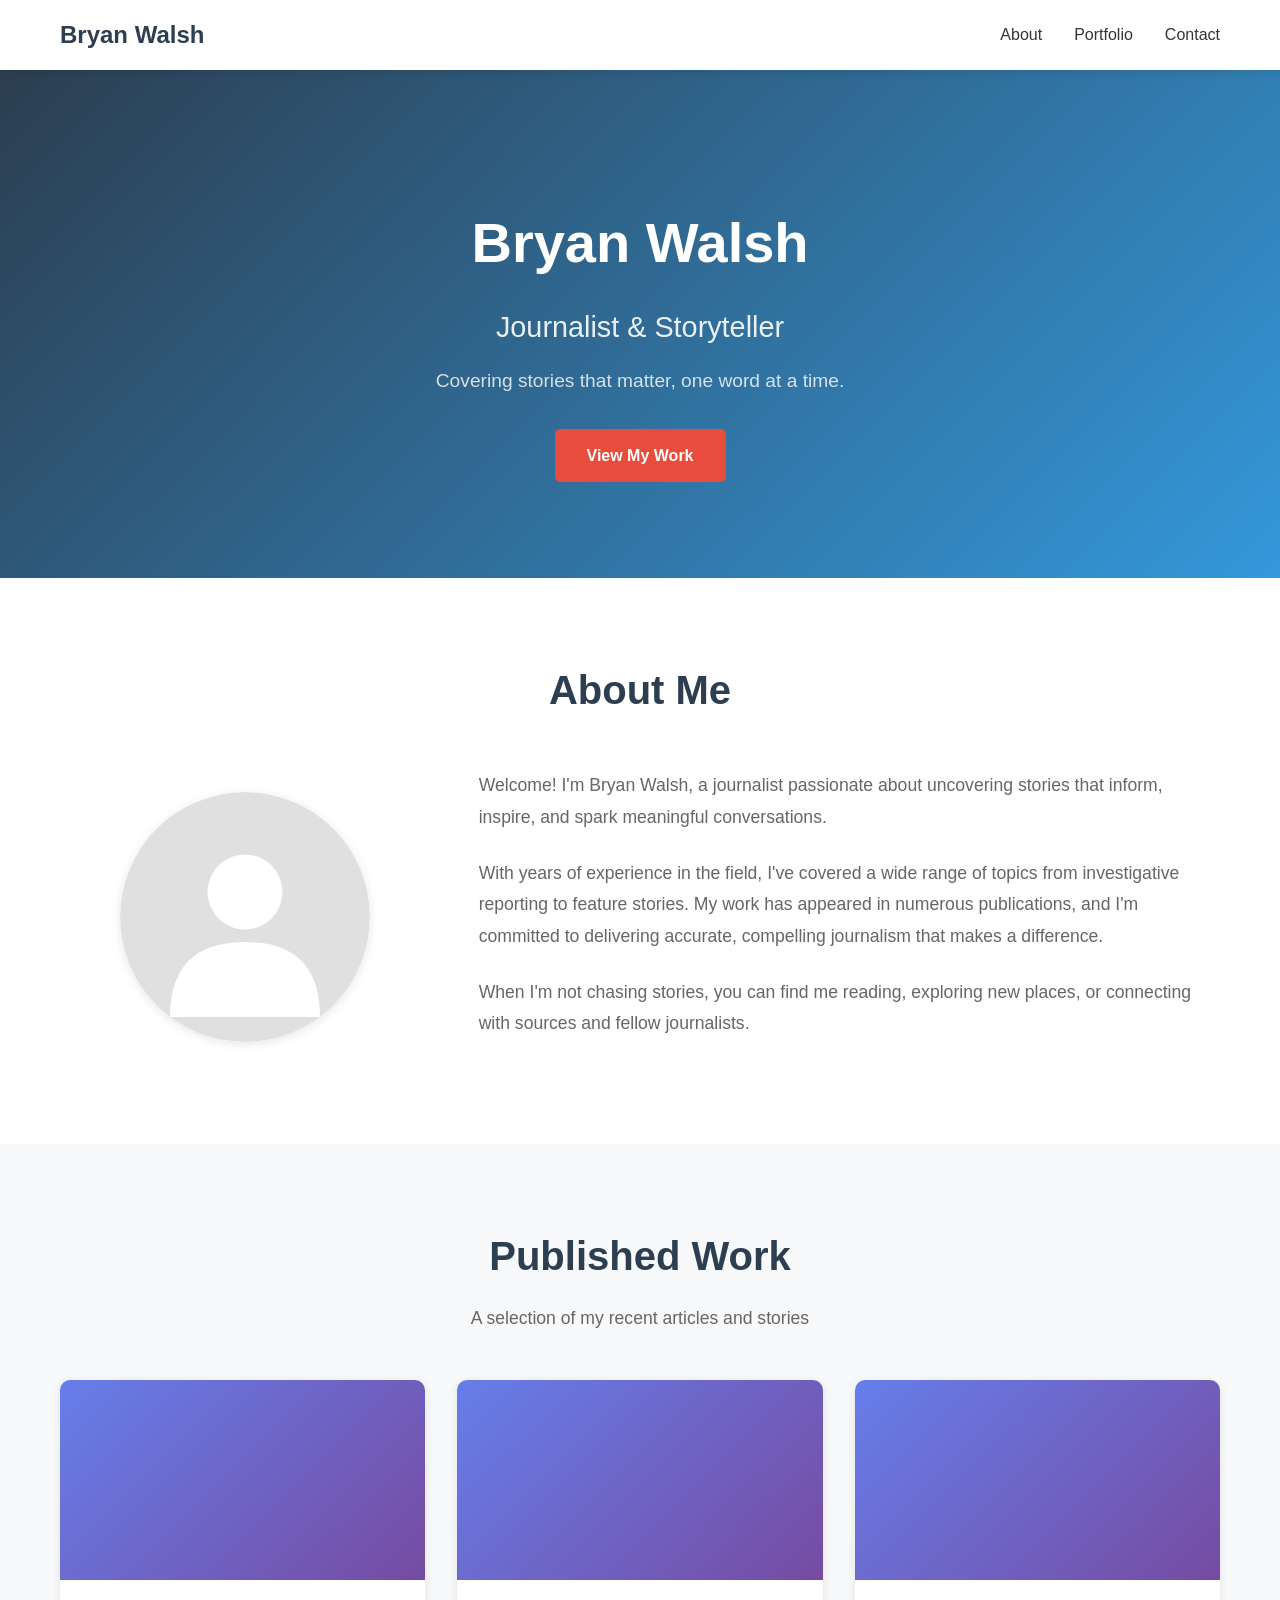
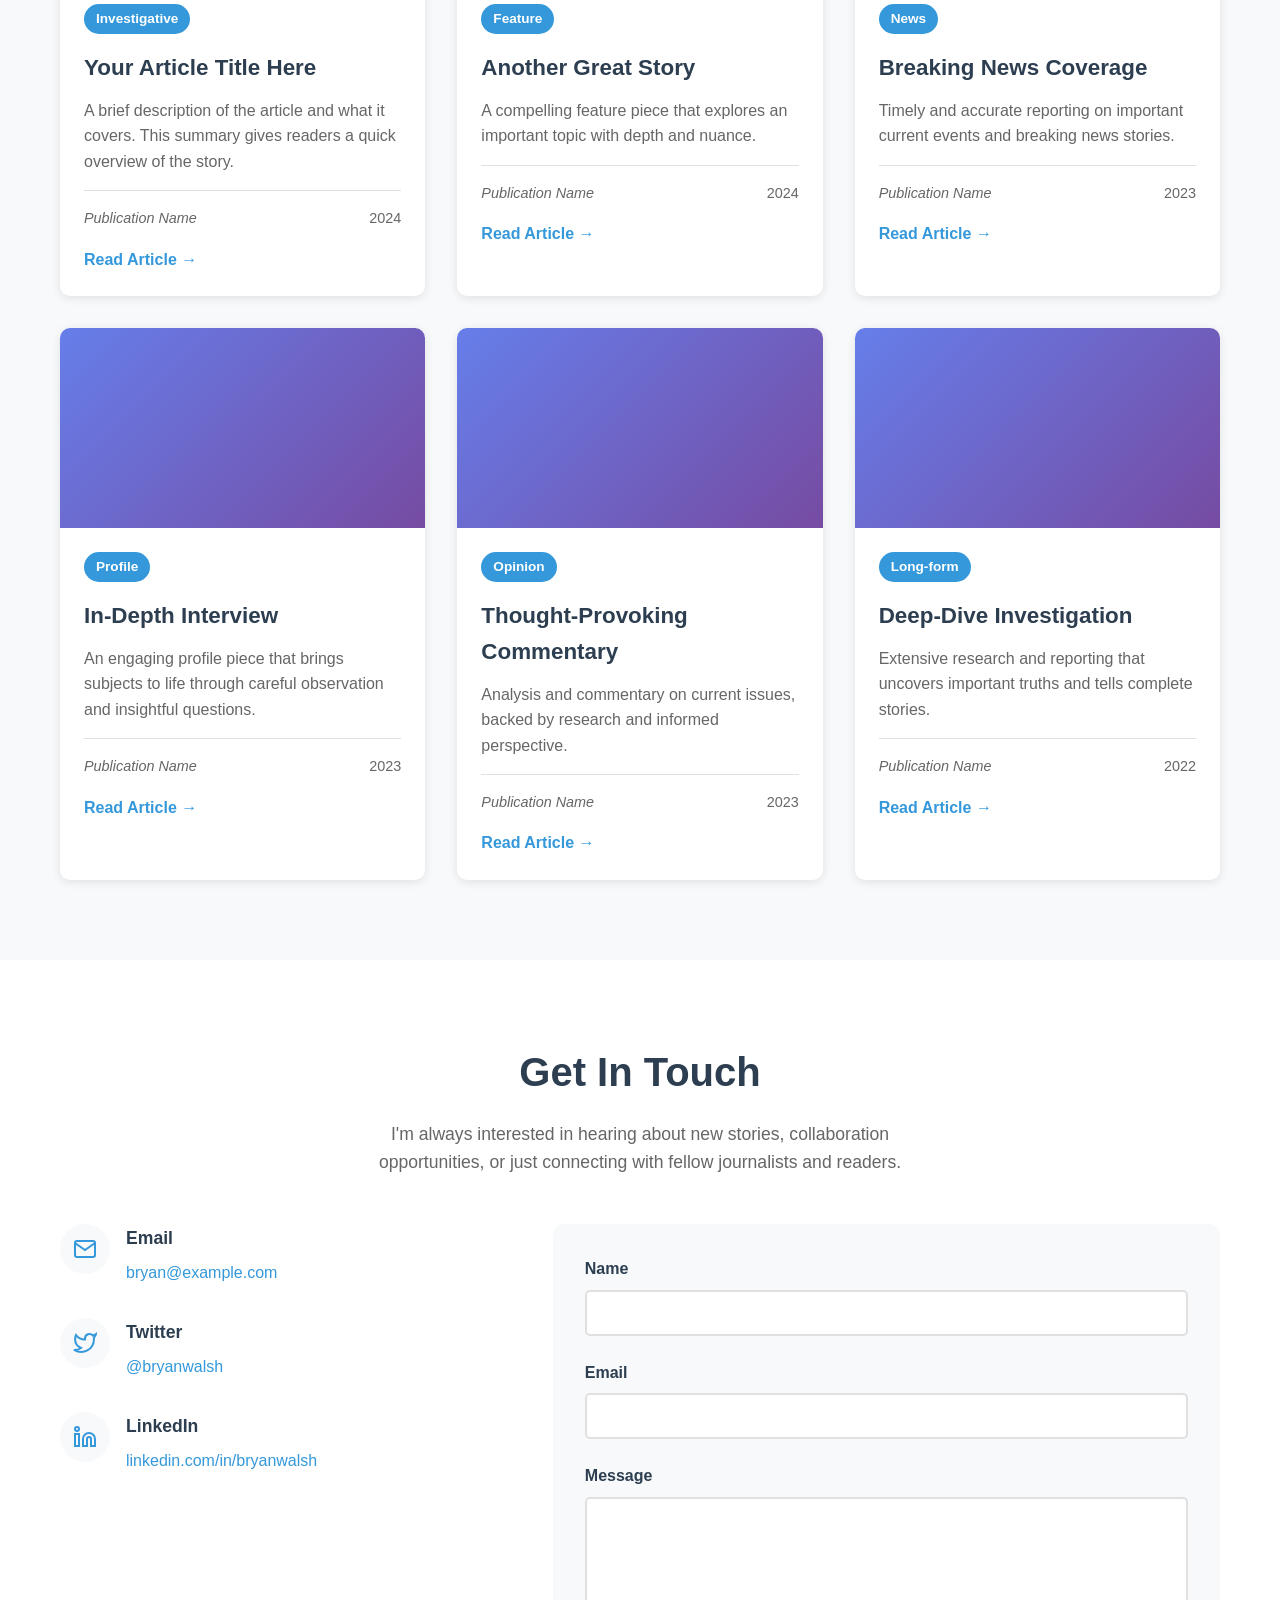
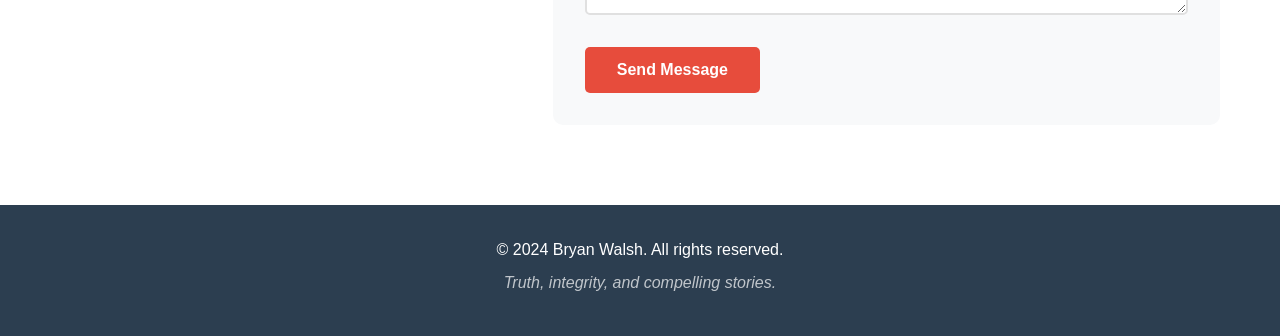
==== portfolio-standalone.html @ 0bea56b2 "Add standalone single-file version of portfolio website" ====
<!DOCTYPE html>
<html lang="en">
<head>
    <meta charset="UTF-8">
    <meta name="viewport" content="width=device-width, initial-scale=1.0">
    <meta name="description" content="Bryan Walsh - Journalist | Portfolio of published work and articles">
    <title>Bryan Walsh - Journalist</title>
    <style>
        /* CSS Reset and Base Styles */
        * {
            margin: 0;
            padding: 0;
            box-sizing: border-box;
        }

        :root {
            --primary-color: #2c3e50;
            --secondary-color: #3498db;
            --accent-color: #e74c3c;
            --text-color: #333;
            --text-light: #666;
            --bg-light: #f8f9fa;
            --bg-white: #ffffff;
            --border-color: #e0e0e0;
            --shadow: 0 2px 10px rgba(0, 0, 0, 0.1);
            --shadow-hover: 0 5px 20px rgba(0, 0, 0, 0.15);
            --transition: all 0.3s ease;
        }

        html {
            scroll-behavior: smooth;
        }

        body {
            font-family: -apple-system, BlinkMacSystemFont, 'Segoe UI', Roboto, 'Helvetica Neue', Arial, sans-serif;
            line-height: 1.6;
            color: var(--text-color);
            background-color: var(--bg-white);
        }

        .container {
            max-width: 1200px;
            margin: 0 auto;
            padding: 0 20px;
        }

        /* Navigation */
        .navbar {
            background-color: var(--bg-white);
            box-shadow: var(--shadow);
            position: sticky;
            top: 0;
            z-index: 1000;
            padding: 1rem 0;
        }

        .navbar .container {
            display: flex;
            justify-content: space-between;
            align-items: center;
        }

        .nav-brand {
            font-size: 1.5rem;
            font-weight: 700;
            color: var(--primary-color);
        }

        .nav-menu {
            display: flex;
            list-style: none;
            gap: 2rem;
        }

        .nav-link {
            text-decoration: none;
            color: var(--text-color);
            font-weight: 500;
            transition: var(--transition);
            position: relative;
        }

        .nav-link:hover {
            color: var(--secondary-color);
        }

        .nav-link::after {
            content: '';
            position: absolute;
            bottom: -5px;
            left: 0;
            width: 0;
            height: 2px;
            background-color: var(--secondary-color);
            transition: var(--transition);
        }

        .nav-link:hover::after {
            width: 100%;
        }

        .mobile-menu-toggle {
            display: none;
            flex-direction: column;
            background: none;
            border: none;
            cursor: pointer;
            padding: 5px;
        }

        .mobile-menu-toggle span {
            width: 25px;
            height: 3px;
            background-color: var(--primary-color);
            margin: 3px 0;
            transition: var(--transition);
        }

        /* Hero Section */
        .hero {
            background: linear-gradient(135deg, var(--primary-color) 0%, var(--secondary-color) 100%);
            color: white;
            padding: 8rem 0 6rem;
            text-align: center;
        }

        .hero-title {
            font-size: 3.5rem;
            font-weight: 700;
            margin-bottom: 1rem;
            animation: fadeInUp 0.8s ease;
        }

        .hero-subtitle {
            font-size: 1.8rem;
            margin-bottom: 1rem;
            opacity: 0.9;
            animation: fadeInUp 0.8s ease 0.2s backwards;
        }

        .hero-description {
            font-size: 1.2rem;
            margin-bottom: 2rem;
            opacity: 0.8;
            animation: fadeInUp 0.8s ease 0.4s backwards;
        }

        @keyframes fadeInUp {
            from {
                opacity: 0;
                transform: translateY(30px);
            }
            to {
                opacity: 1;
                transform: translateY(0);
            }
        }

        /* Buttons */
        .btn {
            display: inline-block;
            padding: 0.875rem 2rem;
            text-decoration: none;
            border-radius: 5px;
            font-weight: 600;
            transition: var(--transition);
            cursor: pointer;
            border: none;
            font-size: 1rem;
        }

        .btn-primary {
            background-color: var(--accent-color);
            color: white;
        }

        .btn-primary:hover {
            background-color: #c0392b;
            transform: translateY(-2px);
            box-shadow: 0 5px 15px rgba(231, 76, 60, 0.3);
        }

        /* Section Styles */
        section {
            padding: 5rem 0;
        }

        .section-title {
            font-size: 2.5rem;
            font-weight: 700;
            text-align: center;
            margin-bottom: 1rem;
            color: var(--primary-color);
        }

        .section-subtitle {
            text-align: center;
            color: var(--text-light);
            font-size: 1.1rem;
            margin-bottom: 3rem;
            max-width: 600px;
            margin-left: auto;
            margin-right: auto;
        }

        /* About Section */
        .about-section {
            background-color: var(--bg-white);
        }

        .about-content {
            display: grid;
            grid-template-columns: 1fr 2fr;
            gap: 3rem;
            align-items: center;
            margin-top: 3rem;
        }

        .about-image {
            text-align: center;
        }

        .placeholder-image {
            width: 250px;
            height: 250px;
            margin: 0 auto;
            border-radius: 50%;
            overflow: hidden;
            box-shadow: var(--shadow);
        }

        .placeholder-image svg {
            width: 100%;
            height: 100%;
        }

        .about-text p {
            margin-bottom: 1.5rem;
            font-size: 1.1rem;
            line-height: 1.8;
            color: var(--text-light);
        }

        /* Portfolio Section */
        .portfolio-section {
            background-color: var(--bg-light);
        }

        .portfolio-grid {
            display: grid;
            grid-template-columns: repeat(auto-fill, minmax(350px, 1fr));
            gap: 2rem;
            margin-top: 3rem;
        }

        .portfolio-card {
            background-color: var(--bg-white);
            border-radius: 10px;
            overflow: hidden;
            box-shadow: var(--shadow);
            transition: var(--transition);
        }

        .portfolio-card:hover {
            transform: translateY(-5px);
            box-shadow: var(--shadow-hover);
        }

        .card-image {
            width: 100%;
            height: 200px;
            overflow: hidden;
        }

        .placeholder-article-image {
            width: 100%;
            height: 100%;
            background: linear-gradient(135deg, #667eea 0%, #764ba2 100%);
        }

        .card-content {
            padding: 1.5rem;
        }

        .card-category {
            display: inline-block;
            background-color: var(--secondary-color);
            color: white;
            padding: 0.25rem 0.75rem;
            border-radius: 20px;
            font-size: 0.85rem;
            font-weight: 600;
            margin-bottom: 1rem;
        }

        .card-title {
            font-size: 1.4rem;
            font-weight: 700;
            margin-bottom: 0.75rem;
            color: var(--primary-color);
        }

        .card-description {
            color: var(--text-light);
            margin-bottom: 1rem;
            line-height: 1.6;
        }

        .card-meta {
            display: flex;
            justify-content: space-between;
            align-items: center;
            margin-bottom: 1rem;
            padding-top: 1rem;
            border-top: 1px solid var(--border-color);
            font-size: 0.9rem;
            color: var(--text-light);
        }

        .card-publication {
            font-style: italic;
        }

        .card-link {
            display: inline-block;
            color: var(--secondary-color);
            text-decoration: none;
            font-weight: 600;
            transition: var(--transition);
        }

        .card-link:hover {
            color: var(--accent-color);
            transform: translateX(5px);
        }

        /* Contact Section */
        .contact-section {
            background-color: var(--bg-white);
        }

        .contact-content {
            display: grid;
            grid-template-columns: 1fr 1.5fr;
            gap: 3rem;
            margin-top: 3rem;
        }

        .contact-info {
            display: flex;
            flex-direction: column;
            gap: 2rem;
        }

        .contact-item {
            display: flex;
            gap: 1rem;
            align-items: flex-start;
        }

        .contact-icon {
            width: 50px;
            height: 50px;
            background-color: var(--bg-light);
            border-radius: 50%;
            display: flex;
            align-items: center;
            justify-content: center;
            color: var(--secondary-color);
            flex-shrink: 0;
        }

        .contact-details h3 {
            font-size: 1.1rem;
            margin-bottom: 0.5rem;
            color: var(--primary-color);
        }

        .contact-details a {
            color: var(--secondary-color);
            text-decoration: none;
            transition: var(--transition);
        }

        .contact-details a:hover {
            color: var(--accent-color);
        }

        /* Contact Form */
        .contact-form {
            background-color: var(--bg-light);
            padding: 2rem;
            border-radius: 10px;
        }

        .form-group {
            margin-bottom: 1.5rem;
        }

        .form-group label {
            display: block;
            margin-bottom: 0.5rem;
            font-weight: 600;
            color: var(--primary-color);
        }

        .form-group input,
        .form-group textarea {
            width: 100%;
            padding: 0.75rem;
            border: 2px solid var(--border-color);
            border-radius: 5px;
            font-family: inherit;
            font-size: 1rem;
            transition: var(--transition);
        }

        .form-group input:focus,
        .form-group textarea:focus {
            outline: none;
            border-color: var(--secondary-color);
        }

        .form-group textarea {
            resize: vertical;
        }

        /* Footer */
        .footer {
            background-color: var(--primary-color);
            color: white;
            text-align: center;
            padding: 2rem 0;
        }

        .footer p {
            margin-bottom: 0.5rem;
        }

        .footer-tagline {
            opacity: 0.7;
            font-style: italic;
        }

        /* Responsive Design */
        @media (max-width: 768px) {
            .nav-menu {
                display: none;
                flex-direction: column;
                position: absolute;
                top: 100%;
                left: 0;
                right: 0;
                background-color: var(--bg-white);
                box-shadow: var(--shadow);
                padding: 1rem;
                gap: 1rem;
            }

            .nav-menu.active {
                display: flex;
            }

            .mobile-menu-toggle {
                display: flex;
            }

            .hero-title {
                font-size: 2.5rem;
            }

            .hero-subtitle {
                font-size: 1.4rem;
            }

            .hero-description {
                font-size: 1rem;
            }

            .about-content {
                grid-template-columns: 1fr;
                text-align: center;
            }

            .portfolio-grid {
                grid-template-columns: 1fr;
            }

            .contact-content {
                grid-template-columns: 1fr;
            }

            section {
                padding: 3rem 0;
            }

            .section-title {
                font-size: 2rem;
            }
        }

        @media (max-width: 480px) {
            .hero {
                padding: 5rem 0 3rem;
            }

            .hero-title {
                font-size: 2rem;
            }

            .hero-subtitle {
                font-size: 1.2rem;
            }

            .section-title {
                font-size: 1.75rem;
            }

            .portfolio-grid {
                grid-template-columns: 1fr;
                gap: 1.5rem;
            }
        }
    </style>
</head>
<body>
    <!-- Navigation -->
    <nav class="navbar">
        <div class="container">
            <div class="nav-brand">Bryan Walsh</div>
            <ul class="nav-menu">
                <li><a href="#about" class="nav-link">About</a></li>
                <li><a href="#portfolio" class="nav-link">Portfolio</a></li>
                <li><a href="#contact" class="nav-link">Contact</a></li>
            </ul>
            <button class="mobile-menu-toggle" aria-label="Toggle menu">
                <span></span>
                <span></span>
                <span></span>
            </button>
        </div>
    </nav>

    <!-- Hero Section -->
    <header class="hero">
        <div class="container">
            <div class="hero-content">
                <h1 class="hero-title">Bryan Walsh</h1>
                <p class="hero-subtitle">Journalist & Storyteller</p>
                <p class="hero-description">Covering stories that matter, one word at a time.</p>
                <a href="#portfolio" class="btn btn-primary">View My Work</a>
            </div>
        </div>
    </header>

    <!-- About Section -->
    <section id="about" class="about-section">
        <div class="container">
            <h2 class="section-title">About Me</h2>
            <div class="about-content">
                <div class="about-image">
                    <div class="placeholder-image">
                        <svg width="200" height="200" viewBox="0 0 200 200" fill="none" xmlns="http://www.w3.org/2000/svg">
                            <circle cx="100" cy="100" r="100" fill="#e0e0e0"/>
                            <circle cx="100" cy="80" r="30" fill="#fff"/>
                            <path d="M40 180 Q40 120 100 120 Q160 120 160 180" fill="#fff"/>
                        </svg>
                    </div>
                </div>
                <div class="about-text">
                    <p>Welcome! I'm Bryan Walsh, a journalist passionate about uncovering stories that inform, inspire, and spark meaningful conversations.</p>
                    <p>With years of experience in the field, I've covered a wide range of topics from investigative reporting to feature stories. My work has appeared in numerous publications, and I'm committed to delivering accurate, compelling journalism that makes a difference.</p>
                    <p>When I'm not chasing stories, you can find me reading, exploring new places, or connecting with sources and fellow journalists.</p>
                </div>
            </div>
        </div>
    </section>

    <!-- Portfolio Section -->
    <section id="portfolio" class="portfolio-section">
        <div class="container">
            <h2 class="section-title">Published Work</h2>
            <p class="section-subtitle">A selection of my recent articles and stories</p>

            <div class="portfolio-grid">
                <!-- Article 1 -->
                <article class="portfolio-card">
                    <div class="card-image">
                        <div class="placeholder-article-image"></div>
                    </div>
                    <div class="card-content">
                        <span class="card-category">Investigative</span>
                        <h3 class="card-title">Your Article Title Here</h3>
                        <p class="card-description">A brief description of the article and what it covers. This summary gives readers a quick overview of the story.</p>
                        <div class="card-meta">
                            <span class="card-publication">Publication Name</span>
                            <span class="card-date">2024</span>
                        </div>
                        <a href="#" class="card-link">Read Article →</a>
                    </div>
                </article>

                <!-- Article 2 -->
                <article class="portfolio-card">
                    <div class="card-image">
                        <div class="placeholder-article-image"></div>
                    </div>
                    <div class="card-content">
                        <span class="card-category">Feature</span>
                        <h3 class="card-title">Another Great Story</h3>
                        <p class="card-description">A compelling feature piece that explores an important topic with depth and nuance.</p>
                        <div class="card-meta">
                            <span class="card-publication">Publication Name</span>
                            <span class="card-date">2024</span>
                        </div>
                        <a href="#" class="card-link">Read Article →</a>
                    </div>
                </article>

                <!-- Article 3 -->
                <article class="portfolio-card">
                    <div class="card-image">
                        <div class="placeholder-article-image"></div>
                    </div>
                    <div class="card-content">
                        <span class="card-category">News</span>
                        <h3 class="card-title">Breaking News Coverage</h3>
                        <p class="card-description">Timely and accurate reporting on important current events and breaking news stories.</p>
                        <div class="card-meta">
                            <span class="card-publication">Publication Name</span>
                            <span class="card-date">2023</span>
                        </div>
                        <a href="#" class="card-link">Read Article →</a>
                    </div>
                </article>

                <!-- Article 4 -->
                <article class="portfolio-card">
                    <div class="card-image">
                        <div class="placeholder-article-image"></div>
                    </div>
                    <div class="card-content">
                        <span class="card-category">Profile</span>
                        <h3 class="card-title">In-Depth Interview</h3>
                        <p class="card-description">An engaging profile piece that brings subjects to life through careful observation and insightful questions.</p>
                        <div class="card-meta">
                            <span class="card-publication">Publication Name</span>
                            <span class="card-date">2023</span>
                        </div>
                        <a href="#" class="card-link">Read Article →</a>
                    </div>
                </article>

                <!-- Article 5 -->
                <article class="portfolio-card">
                    <div class="card-image">
                        <div class="placeholder-article-image"></div>
                    </div>
                    <div class="card-content">
                        <span class="card-category">Opinion</span>
                        <h3 class="card-title">Thought-Provoking Commentary</h3>
                        <p class="card-description">Analysis and commentary on current issues, backed by research and informed perspective.</p>
                        <div class="card-meta">
                            <span class="card-publication">Publication Name</span>
                            <span class="card-date">2023</span>
                        </div>
                        <a href="#" class="card-link">Read Article →</a>
                    </div>
                </article>

                <!-- Article 6 -->
                <article class="portfolio-card">
                    <div class="card-image">
                        <div class="placeholder-article-image"></div>
                    </div>
                    <div class="card-content">
                        <span class="card-category">Long-form</span>
                        <h3 class="card-title">Deep-Dive Investigation</h3>
                        <p class="card-description">Extensive research and reporting that uncovers important truths and tells complete stories.</p>
                        <div class="card-meta">
                            <span class="card-publication">Publication Name</span>
                            <span class="card-date">2022</span>
                        </div>
                        <a href="#" class="card-link">Read Article →</a>
                    </div>
                </article>
            </div>
        </div>
    </section>

    <!-- Contact Section -->
    <section id="contact" class="contact-section">
        <div class="container">
            <h2 class="section-title">Get In Touch</h2>
            <p class="section-subtitle">I'm always interested in hearing about new stories, collaboration opportunities, or just connecting with fellow journalists and readers.</p>

            <div class="contact-content">
                <div class="contact-info">
                    <div class="contact-item">
                        <div class="contact-icon">
                            <svg width="24" height="24" viewBox="0 0 24 24" fill="none" stroke="currentColor" stroke-width="2">
                                <path d="M4 4h16c1.1 0 2 .9 2 2v12c0 1.1-.9 2-2 2H4c-1.1 0-2-.9-2-2V6c0-1.1.9-2 2-2z"></path>
                                <polyline points="22,6 12,13 2,6"></polyline>
                            </svg>
                        </div>
                        <div class="contact-details">
                            <h3>Email</h3>
                            <a href="mailto:bryan@example.com">bryan@example.com</a>
                        </div>
                    </div>

                    <div class="contact-item">
                        <div class="contact-icon">
                            <svg width="24" height="24" viewBox="0 0 24 24" fill="none" stroke="currentColor" stroke-width="2">
                                <path d="M23 3a10.9 10.9 0 01-3.14 1.53 4.48 4.48 0 00-7.86 3v1A10.66 10.66 0 013 4s-4 9 5 13a11.64 11.64 0 01-7 2c9 5 20 0 20-11.5a4.5 4.5 0 00-.08-.83A7.72 7.72 0 0023 3z"></path>
                            </svg>
                        </div>
                        <div class="contact-details">
                            <h3>Twitter</h3>
                            <a href="https://twitter.com/bryanwalsh" target="_blank" rel="noopener">@bryanwalsh</a>
                        </div>
                    </div>

                    <div class="contact-item">
                        <div class="contact-icon">
                            <svg width="24" height="24" viewBox="0 0 24 24" fill="none" stroke="currentColor" stroke-width="2">
                                <path d="M16 8a6 6 0 016 6v7h-4v-7a2 2 0 00-2-2 2 2 0 00-2 2v7h-4v-7a6 6 0 016-6zM2 9h4v12H2z"></path>
                                <circle cx="4" cy="4" r="2"></circle>
                            </svg>
                        </div>
                        <div class="contact-details">
                            <h3>LinkedIn</h3>
                            <a href="https://linkedin.com/in/bryanwalsh" target="_blank" rel="noopener">linkedin.com/in/bryanwalsh</a>
                        </div>
                    </div>
                </div>

                <form class="contact-form">
                    <div class="form-group">
                        <label for="name">Name</label>
                        <input type="text" id="name" name="name" required>
                    </div>
                    <div class="form-group">
                        <label for="email">Email</label>
                        <input type="email" id="email" name="email" required>
                    </div>
                    <div class="form-group">
                        <label for="message">Message</label>
                        <textarea id="message" name="message" rows="5" required></textarea>
                    </div>
                    <button type="submit" class="btn btn-primary">Send Message</button>
                </form>
            </div>
        </div>
    </section>

    <!-- Footer -->
    <footer class="footer">
        <div class="container">
            <p>&copy; 2024 Bryan Walsh. All rights reserved.</p>
            <p class="footer-tagline">Truth, integrity, and compelling stories.</p>
        </div>
    </footer>

    <script>
        // Mobile Menu Toggle
        const mobileMenuToggle = document.querySelector('.mobile-menu-toggle');
        const navMenu = document.querySelector('.nav-menu');

        mobileMenuToggle.addEventListener('click', () => {
            navMenu.classList.toggle('active');
            mobileMenuToggle.classList.toggle('active');
        });

        // Close mobile menu when clicking on a link
        const navLinks = document.querySelectorAll('.nav-link');
        navLinks.forEach(link => {
            link.addEventListener('click', () => {
                navMenu.classList.remove('active');
                mobileMenuToggle.classList.remove('active');
            });
        });

        // Smooth scroll with offset for sticky navbar
        document.querySelectorAll('a[href^="#"]').forEach(anchor => {
            anchor.addEventListener('click', function (e) {
                e.preventDefault();
                const target = document.querySelector(this.getAttribute('href'));
                if (target) {
                    const offsetTop = target.offsetTop - 80;
                    window.scrollTo({
                        top: offsetTop,
                        behavior: 'smooth'
                    });
                }
            });
        });

        // Add active class to nav links on scroll
        const sections = document.querySelectorAll('section');
        const navLinksForActive = document.querySelectorAll('.nav-link');

        window.addEventListener('scroll', () => {
            let current = '';
            sections.forEach(section => {
                const sectionTop = section.offsetTop;
                const sectionHeight = section.clientHeight;
                if (pageYOffset >= (sectionTop - 100)) {
                    current = section.getAttribute('id');
                }
            });

            navLinksForActive.forEach(link => {
                link.classList.remove('active');
                if (link.getAttribute('href') === `#${current}`) {
                    link.classList.add('active');
                }
            });
        });

        // Form submission
        const contactForm = document.querySelector('.contact-form');
        contactForm.addEventListener('submit', (e) => {
            e.preventDefault();

            const formData = new FormData(contactForm);
            const name = formData.get('name');
            const email = formData.get('email');
            const message = formData.get('message');

            alert(`Thank you for your message, ${name}! I'll get back to you soon at ${email}.`);
            contactForm.reset();
        });

        // Add animation on scroll for portfolio cards
        const observerOptions = {
            threshold: 0.1,
            rootMargin: '0px 0px -50px 0px'
        };

        const observer = new IntersectionObserver((entries) => {
            entries.forEach(entry => {
                if (entry.isIntersecting) {
                    entry.target.style.opacity = '1';
                    entry.target.style.transform = 'translateY(0)';
                }
            });
        }, observerOptions);

        // Observe portfolio cards
        const portfolioCards = document.querySelectorAll('.portfolio-card');
        portfolioCards.forEach((card, index) => {
            card.style.opacity = '0';
            card.style.transform = 'translateY(30px)';
            card.style.transition = `opacity 0.6s ease ${index * 0.1}s, transform 0.6s ease ${index * 0.1}s`;
            observer.observe(card);
        });

        // Add navbar background on scroll
        const navbar = document.querySelector('.navbar');
        window.addEventListener('scroll', () => {
            if (window.scrollY > 100) {
                navbar.style.boxShadow = '0 2px 20px rgba(0, 0, 0, 0.1)';
            } else {
                navbar.style.boxShadow = '0 2px 10px rgba(0, 0, 0, 0.1)';
            }
        });
    </script>
</body>
</html>
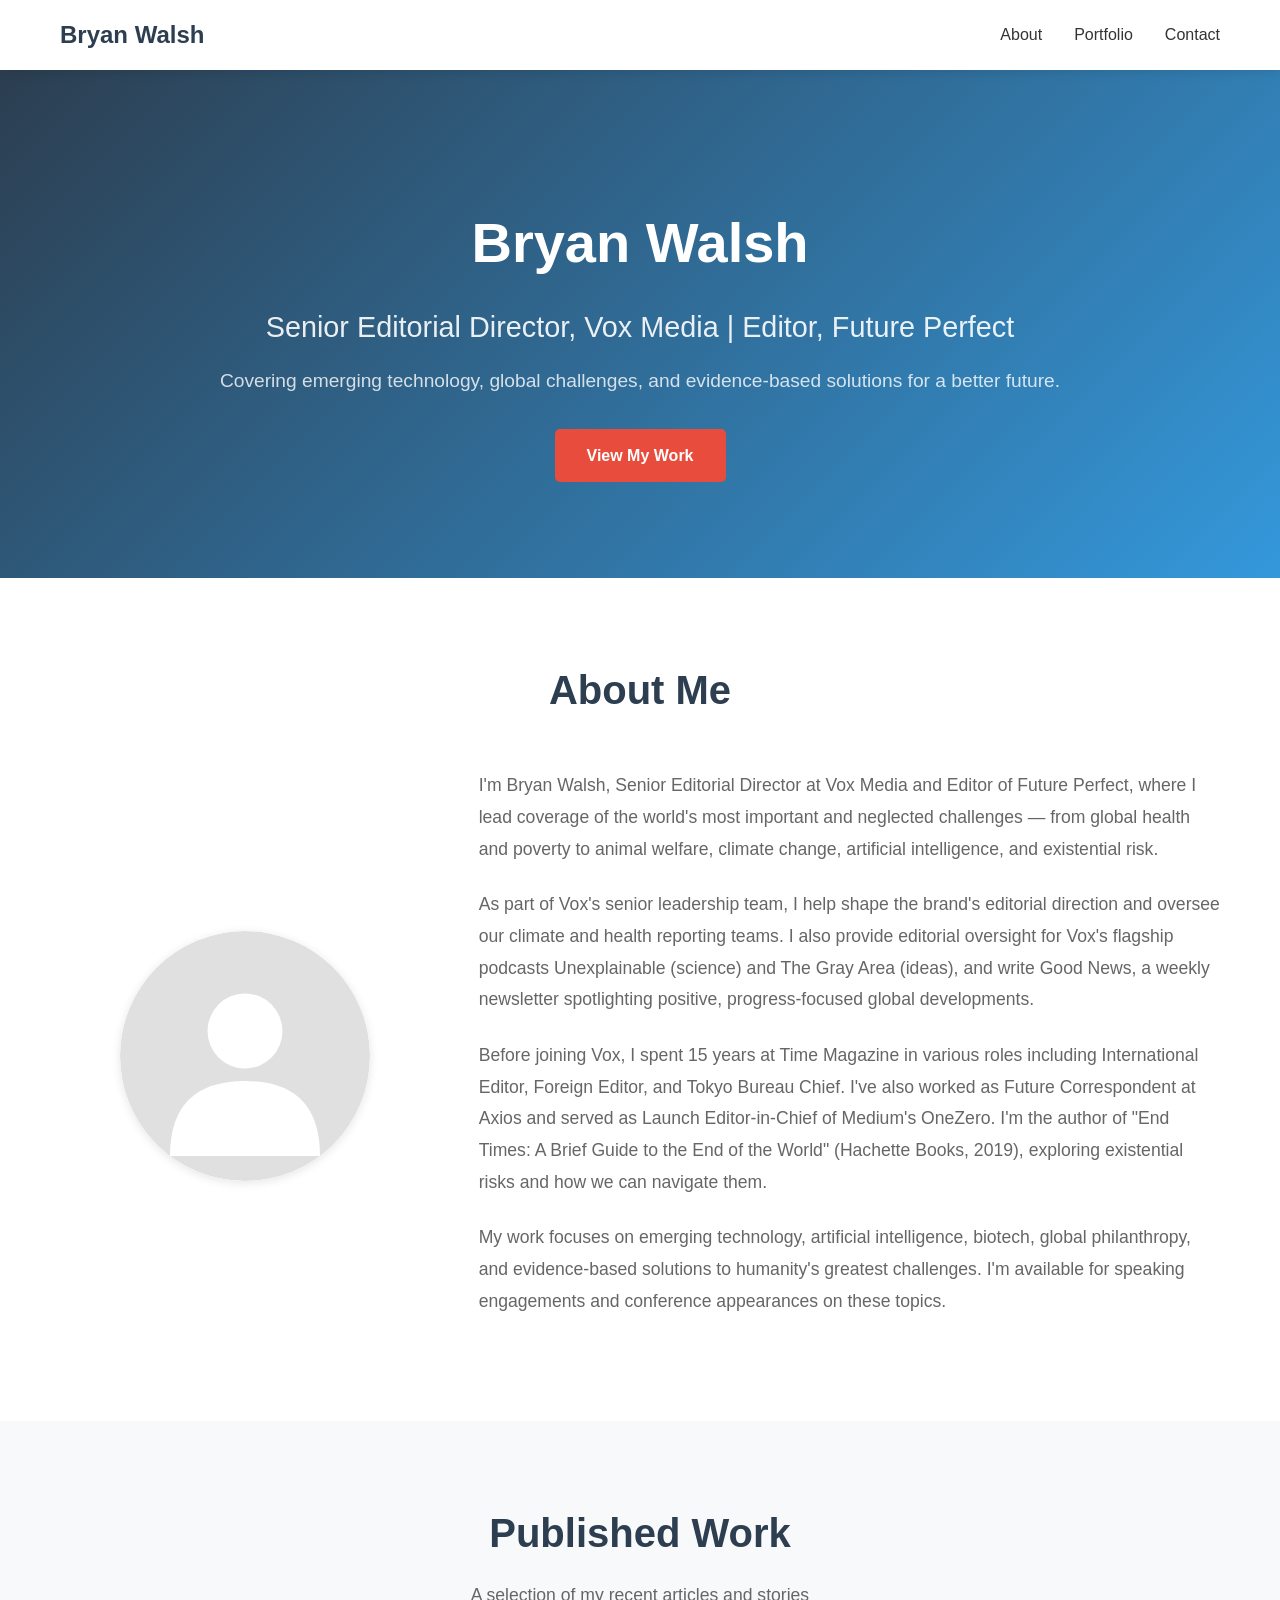
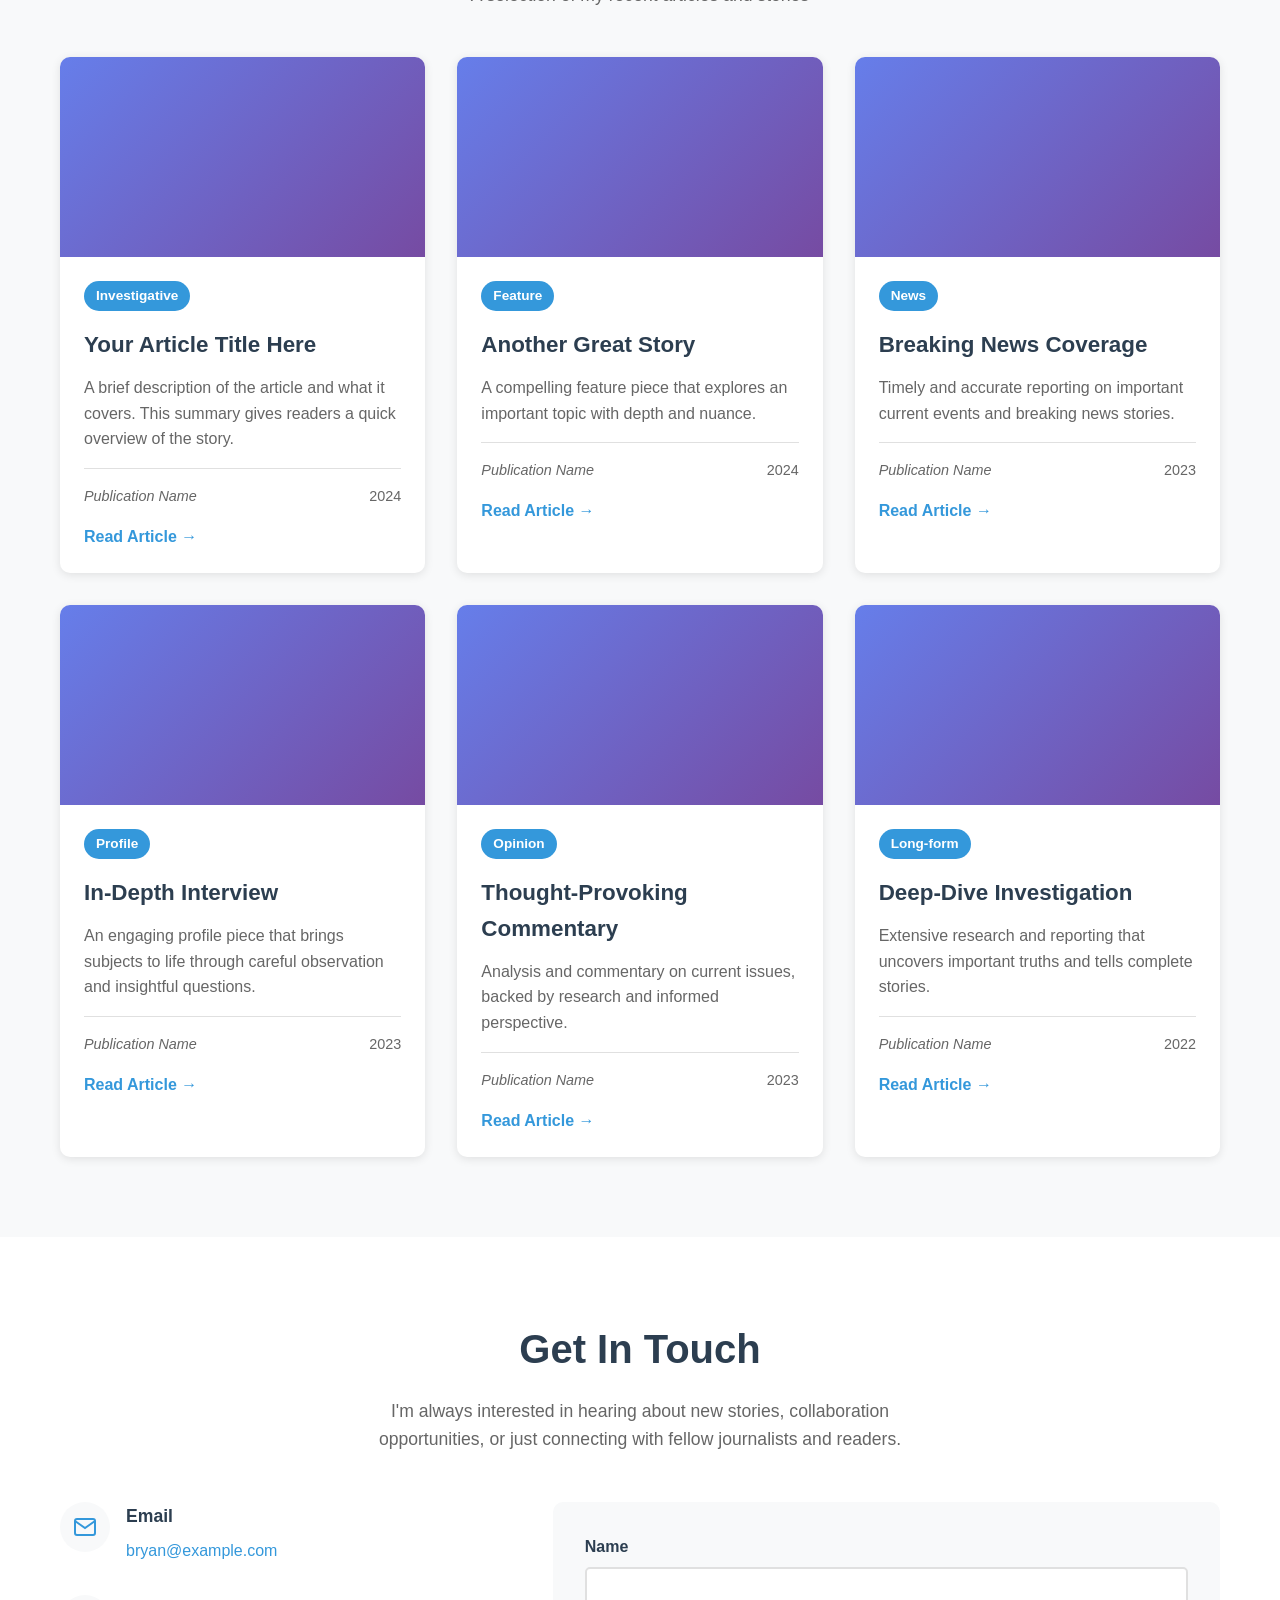
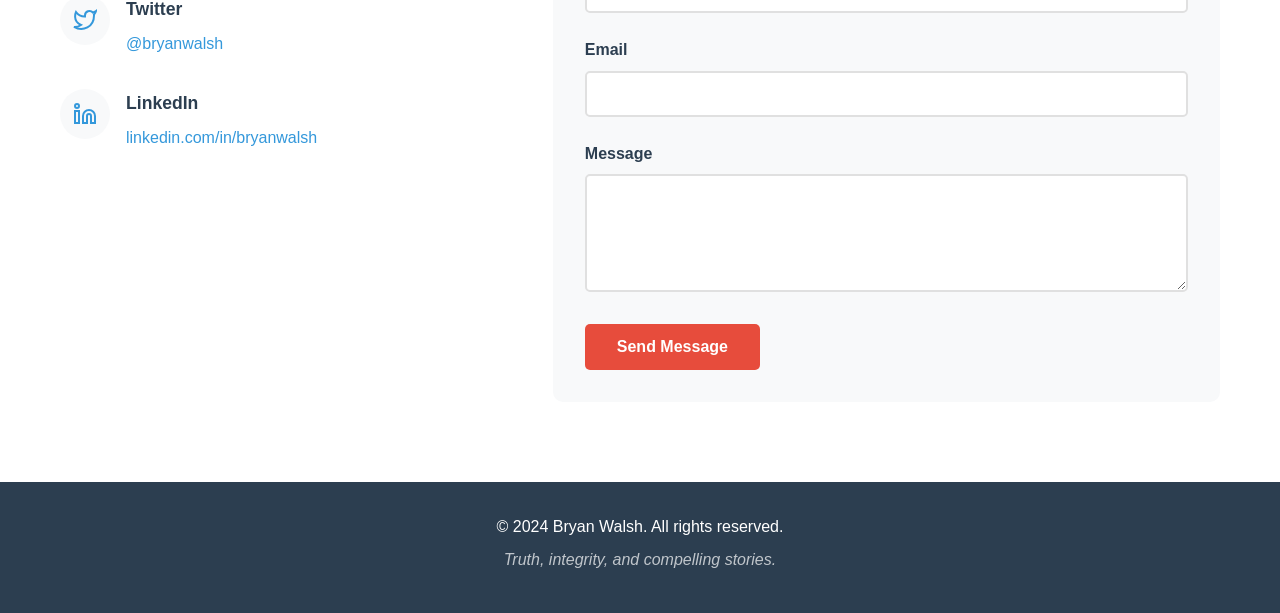
==== commit 71fdb61a: "Update About section with real bio and credentials - Added actual professional bio from LinkedIn - U" ====
--- a/portfolio-standalone.html
+++ b/portfolio-standalone.html
@@ -546,8 +546,8 @@
         <div class="container">
             <div class="hero-content">
                 <h1 class="hero-title">Bryan Walsh</h1>
-                <p class="hero-subtitle">Journalist & Storyteller</p>
-                <p class="hero-description">Covering stories that matter, one word at a time.</p>
+                <p class="hero-subtitle">Senior Editorial Director, Vox Media | Editor, Future Perfect</p>
+                <p class="hero-description">Covering emerging technology, global challenges, and evidence-based solutions for a better future.</p>
                 <a href="#portfolio" class="btn btn-primary">View My Work</a>
             </div>
         </div>
@@ -568,9 +568,10 @@
                     </div>
                 </div>
                 <div class="about-text">
-                    <p>Welcome! I'm Bryan Walsh, a journalist passionate about uncovering stories that inform, inspire, and spark meaningful conversations.</p>
-                    <p>With years of experience in the field, I've covered a wide range of topics from investigative reporting to feature stories. My work has appeared in numerous publications, and I'm committed to delivering accurate, compelling journalism that makes a difference.</p>
-                    <p>When I'm not chasing stories, you can find me reading, exploring new places, or connecting with sources and fellow journalists.</p>
+                    <p>I'm Bryan Walsh, Senior Editorial Director at Vox Media and Editor of Future Perfect, where I lead coverage of the world's most important and neglected challenges — from global health and poverty to animal welfare, climate change, artificial intelligence, and existential risk.</p>
+                    <p>As part of Vox's senior leadership team, I help shape the brand's editorial direction and oversee our climate and health reporting teams. I also provide editorial oversight for Vox's flagship podcasts Unexplainable (science) and The Gray Area (ideas), and write Good News, a weekly newsletter spotlighting positive, progress-focused global developments.</p>
+                    <p>Before joining Vox, I spent 15 years at Time Magazine in various roles including International Editor, Foreign Editor, and Tokyo Bureau Chief. I've also worked as Future Correspondent at Axios and served as Launch Editor-in-Chief of Medium's OneZero. I'm the author of "End Times: A Brief Guide to the End of the World" (Hachette Books, 2019), exploring existential risks and how we can navigate them.</p>
+                    <p>My work focuses on emerging technology, artificial intelligence, biotech, global philanthropy, and evidence-based solutions to humanity's greatest challenges. I'm available for speaking engagements and conference appearances on these topics.</p>
                 </div>
             </div>
         </div>
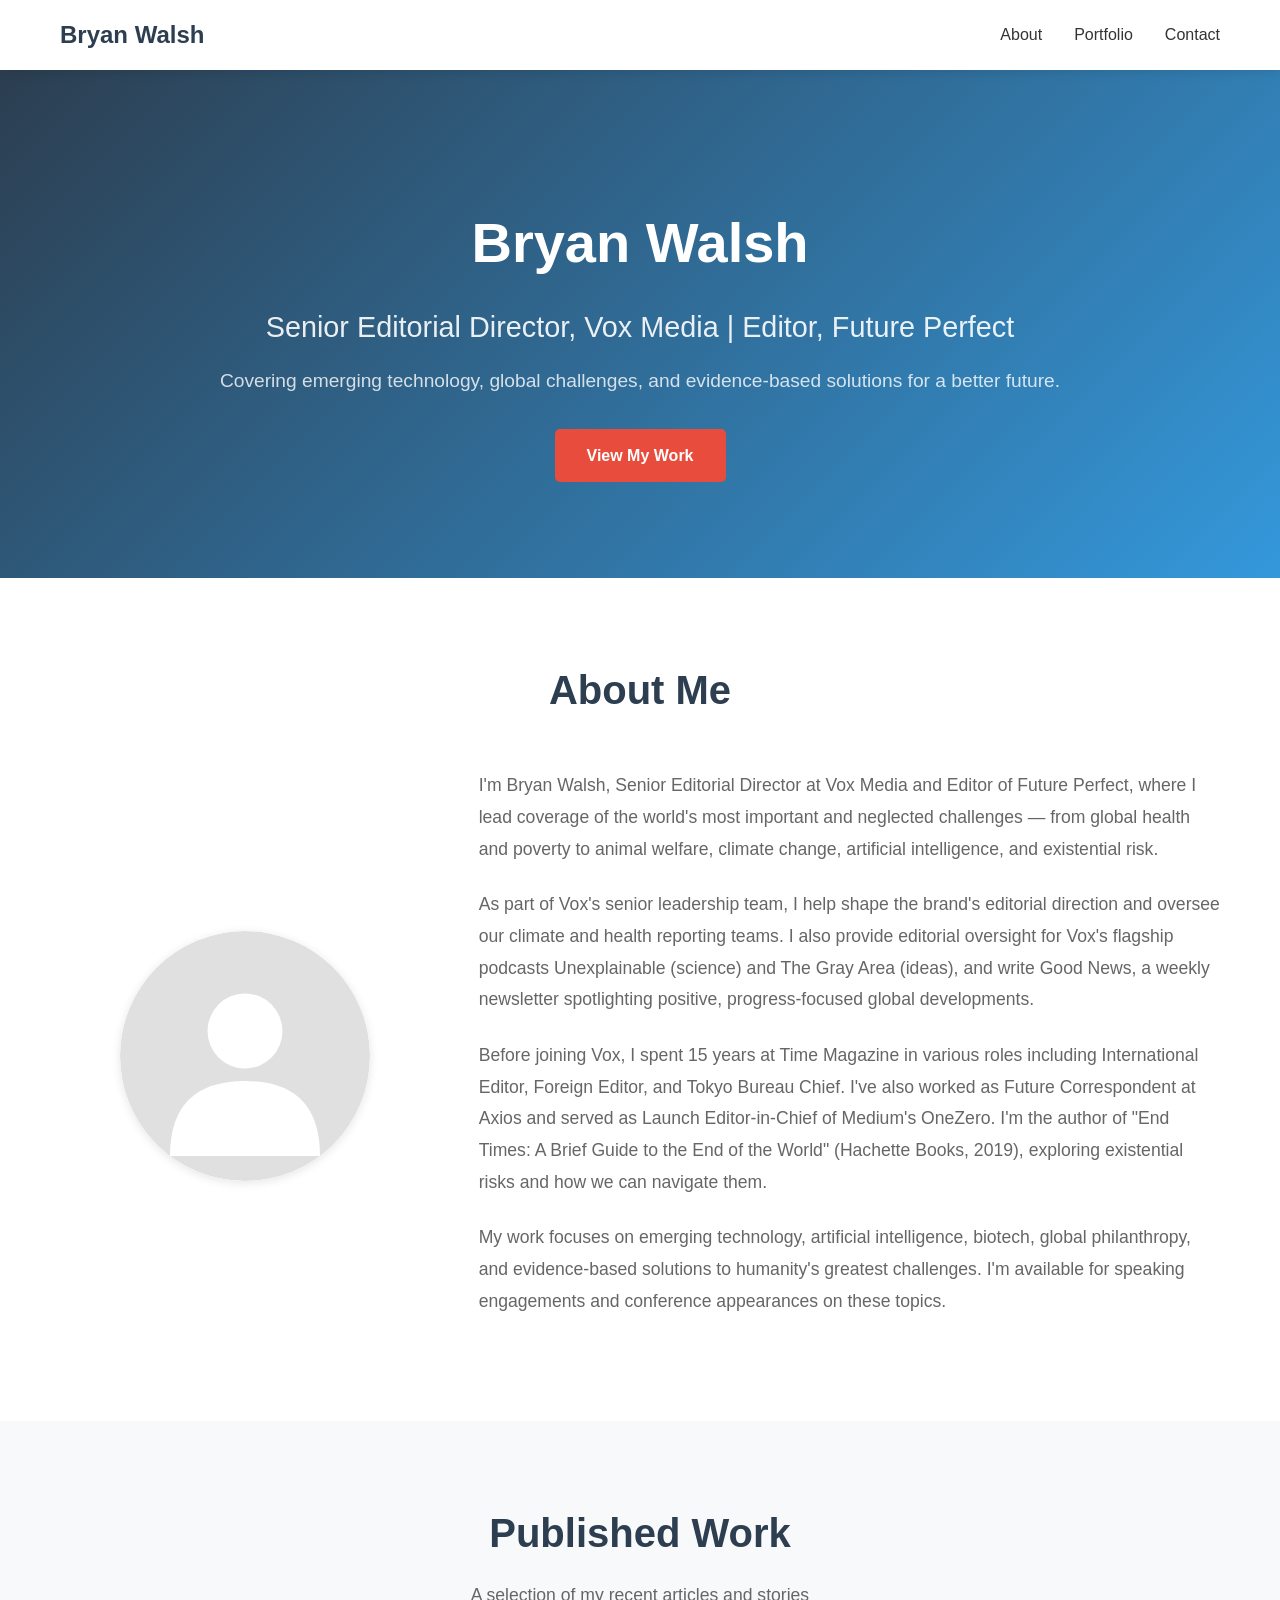
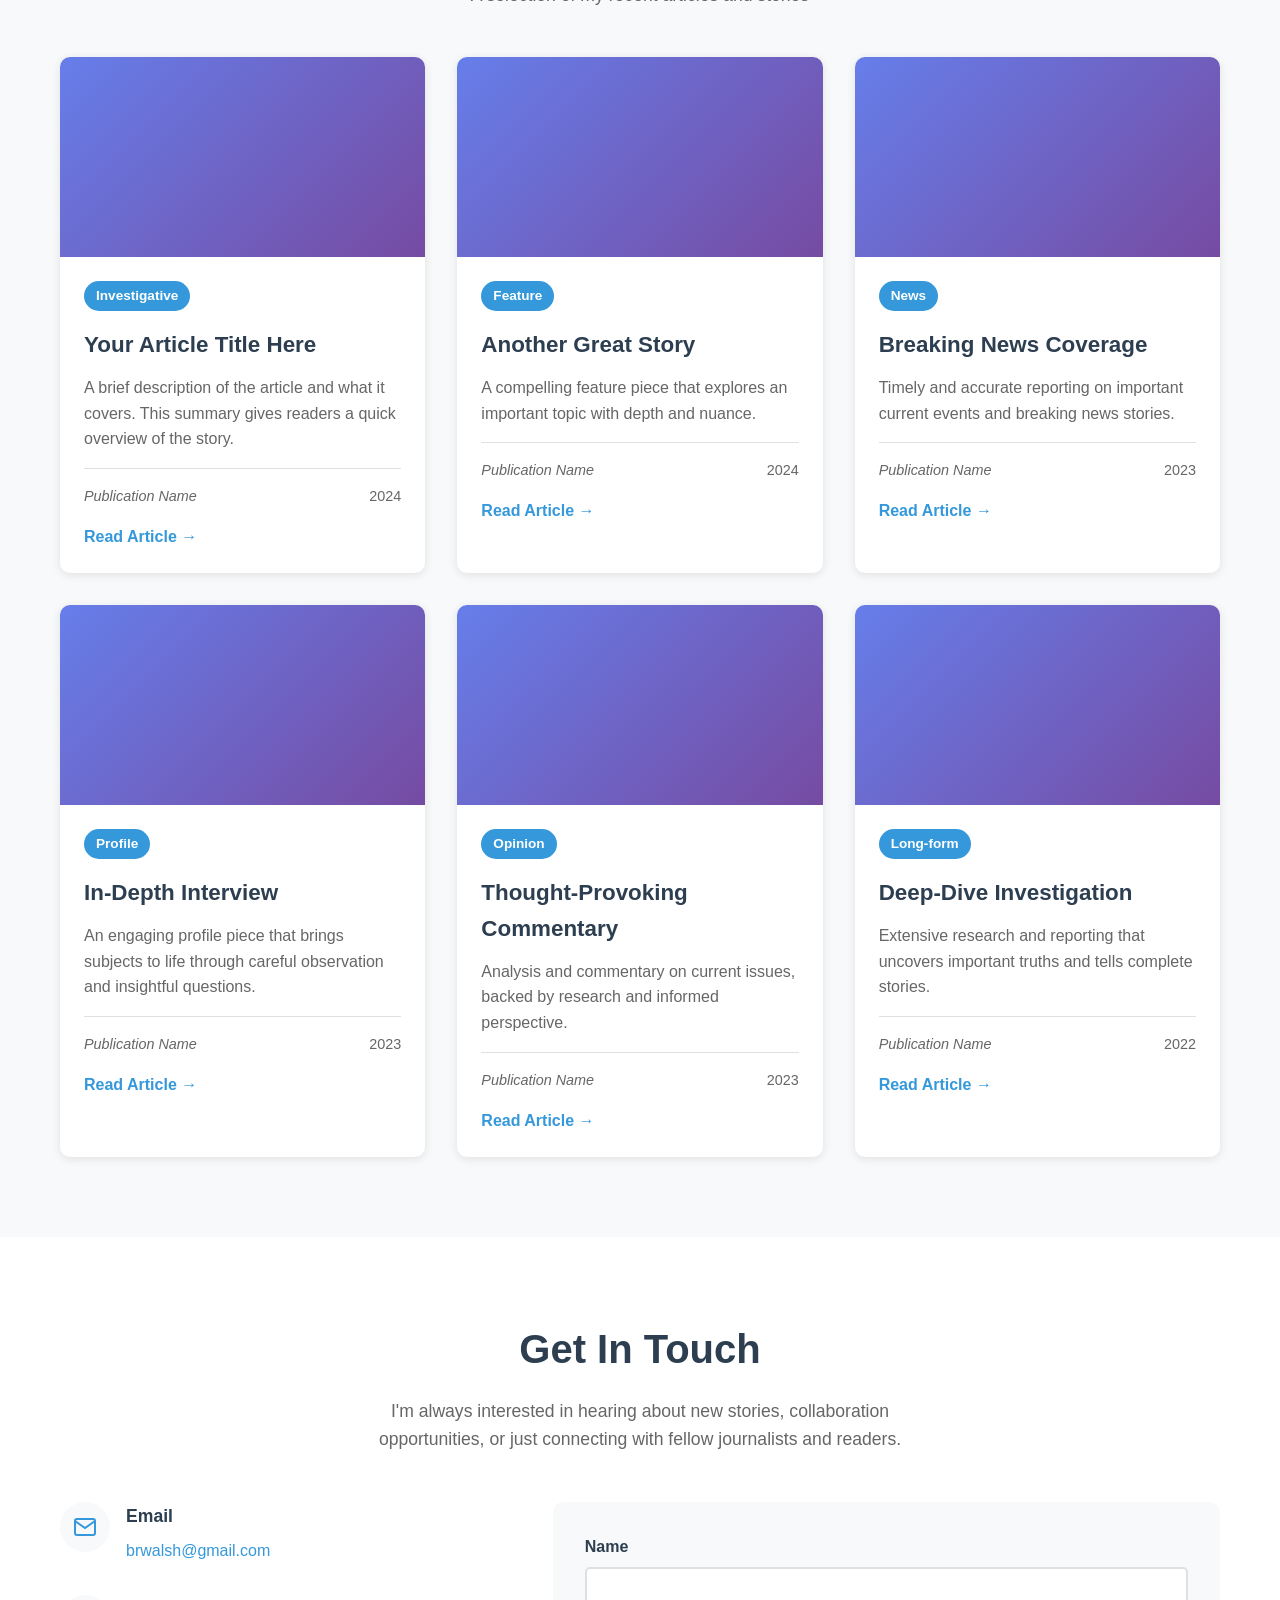
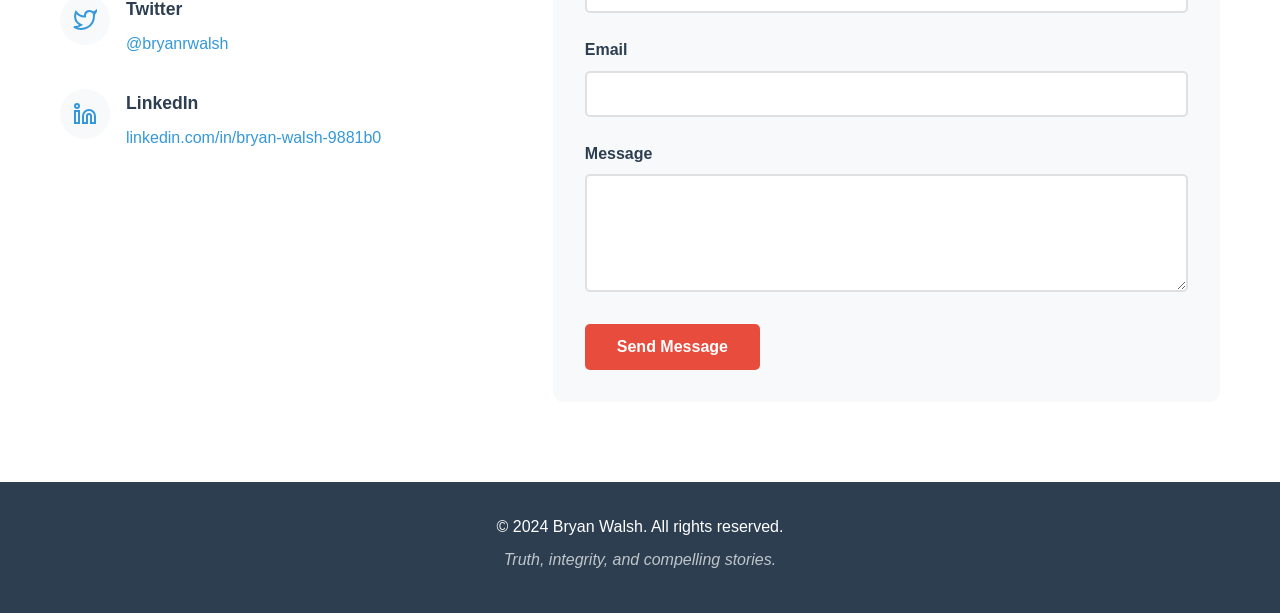
==== commit 6c0fb2a8: "Update contact information with real email and social media links" ====
--- a/portfolio-standalone.html
+++ b/portfolio-standalone.html
@@ -706,7 +706,7 @@
                         </div>
                         <div class="contact-details">
                             <h3>Email</h3>
-                            <a href="mailto:bryan@example.com">bryan@example.com</a>
+                            <a href="mailto:brwalsh@gmail.com">brwalsh@gmail.com</a>
                         </div>
                     </div>
 
@@ -718,7 +718,7 @@
                         </div>
                         <div class="contact-details">
                             <h3>Twitter</h3>
-                            <a href="https://twitter.com/bryanwalsh" target="_blank" rel="noopener">@bryanwalsh</a>
+                            <a href="https://twitter.com/bryanrwalsh" target="_blank" rel="noopener">@bryanrwalsh</a>
                         </div>
                     </div>
 
@@ -731,7 +731,7 @@
                         </div>
                         <div class="contact-details">
                             <h3>LinkedIn</h3>
-                            <a href="https://linkedin.com/in/bryanwalsh" target="_blank" rel="noopener">linkedin.com/in/bryanwalsh</a>
+                            <a href="https://linkedin.com/in/bryan-walsh-9881b0" target="_blank" rel="noopener">linkedin.com/in/bryan-walsh-9881b0</a>
                         </div>
                     </div>
                 </div>
